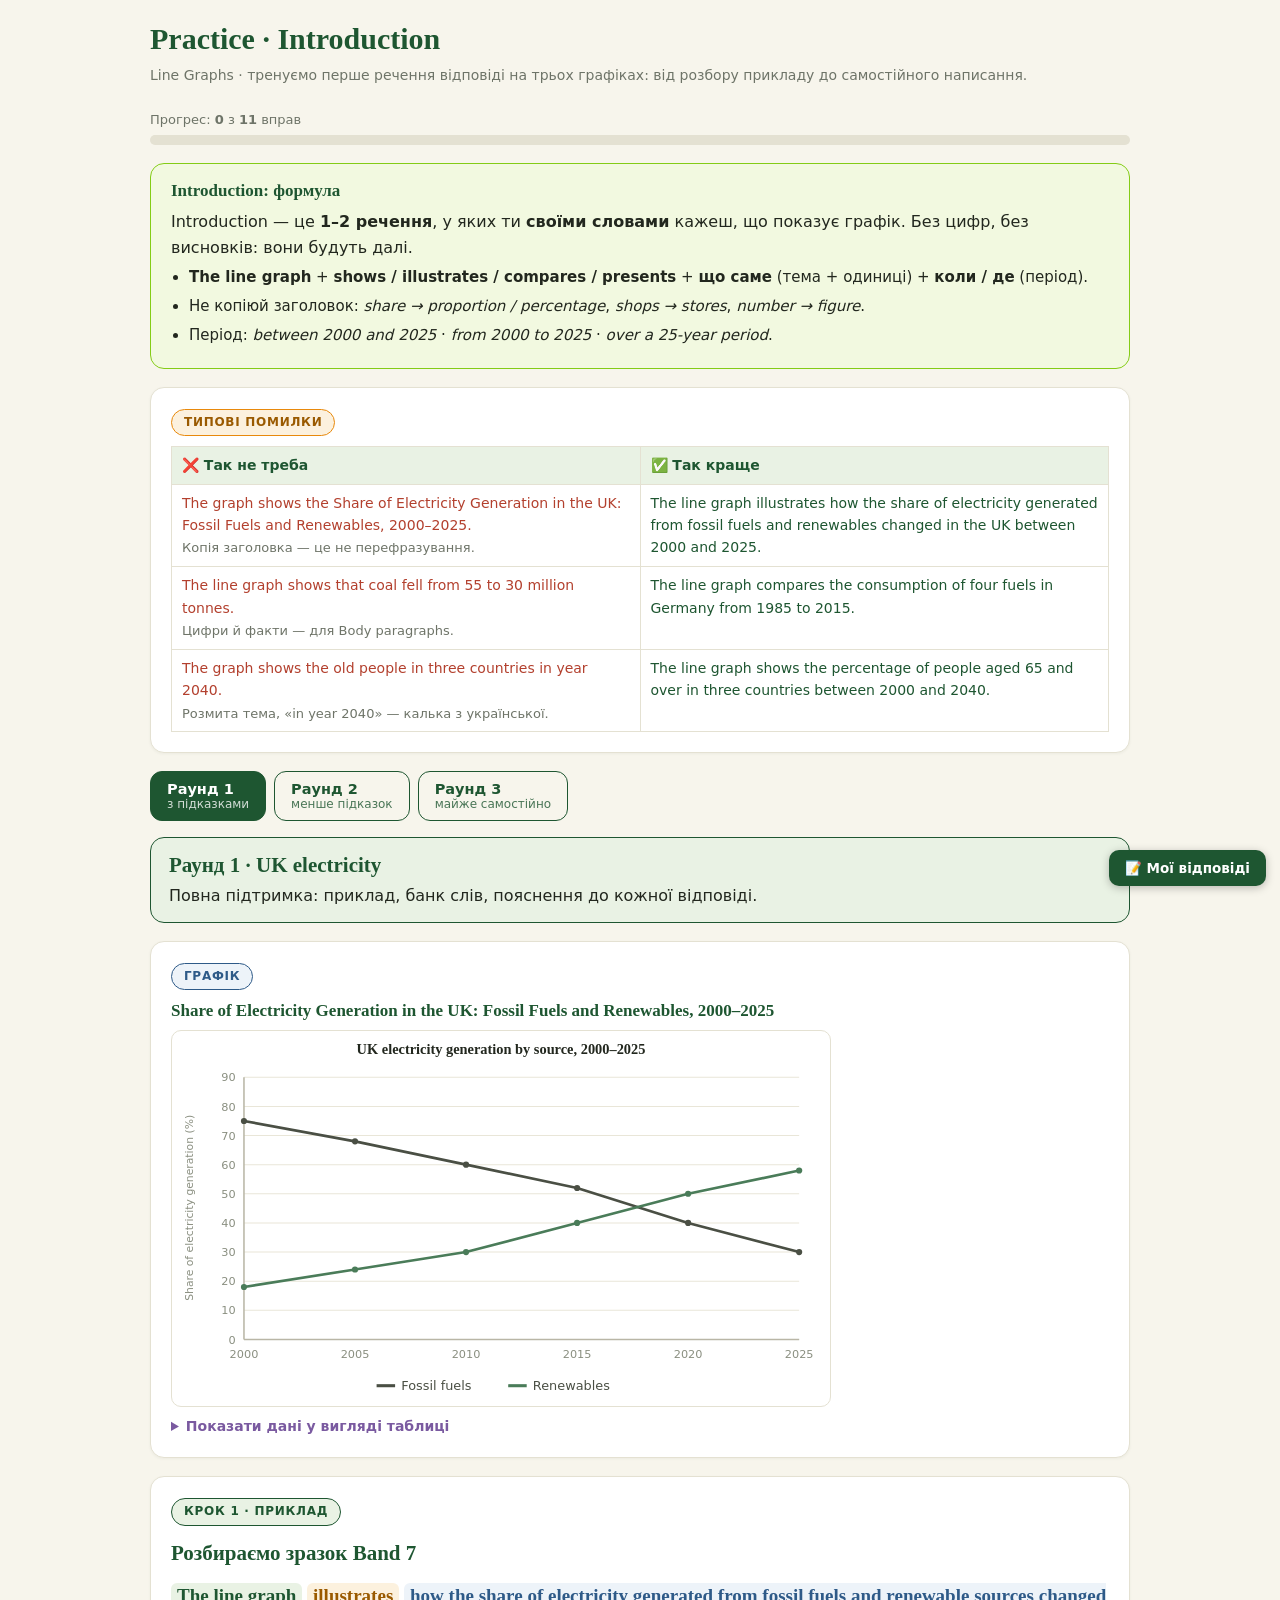
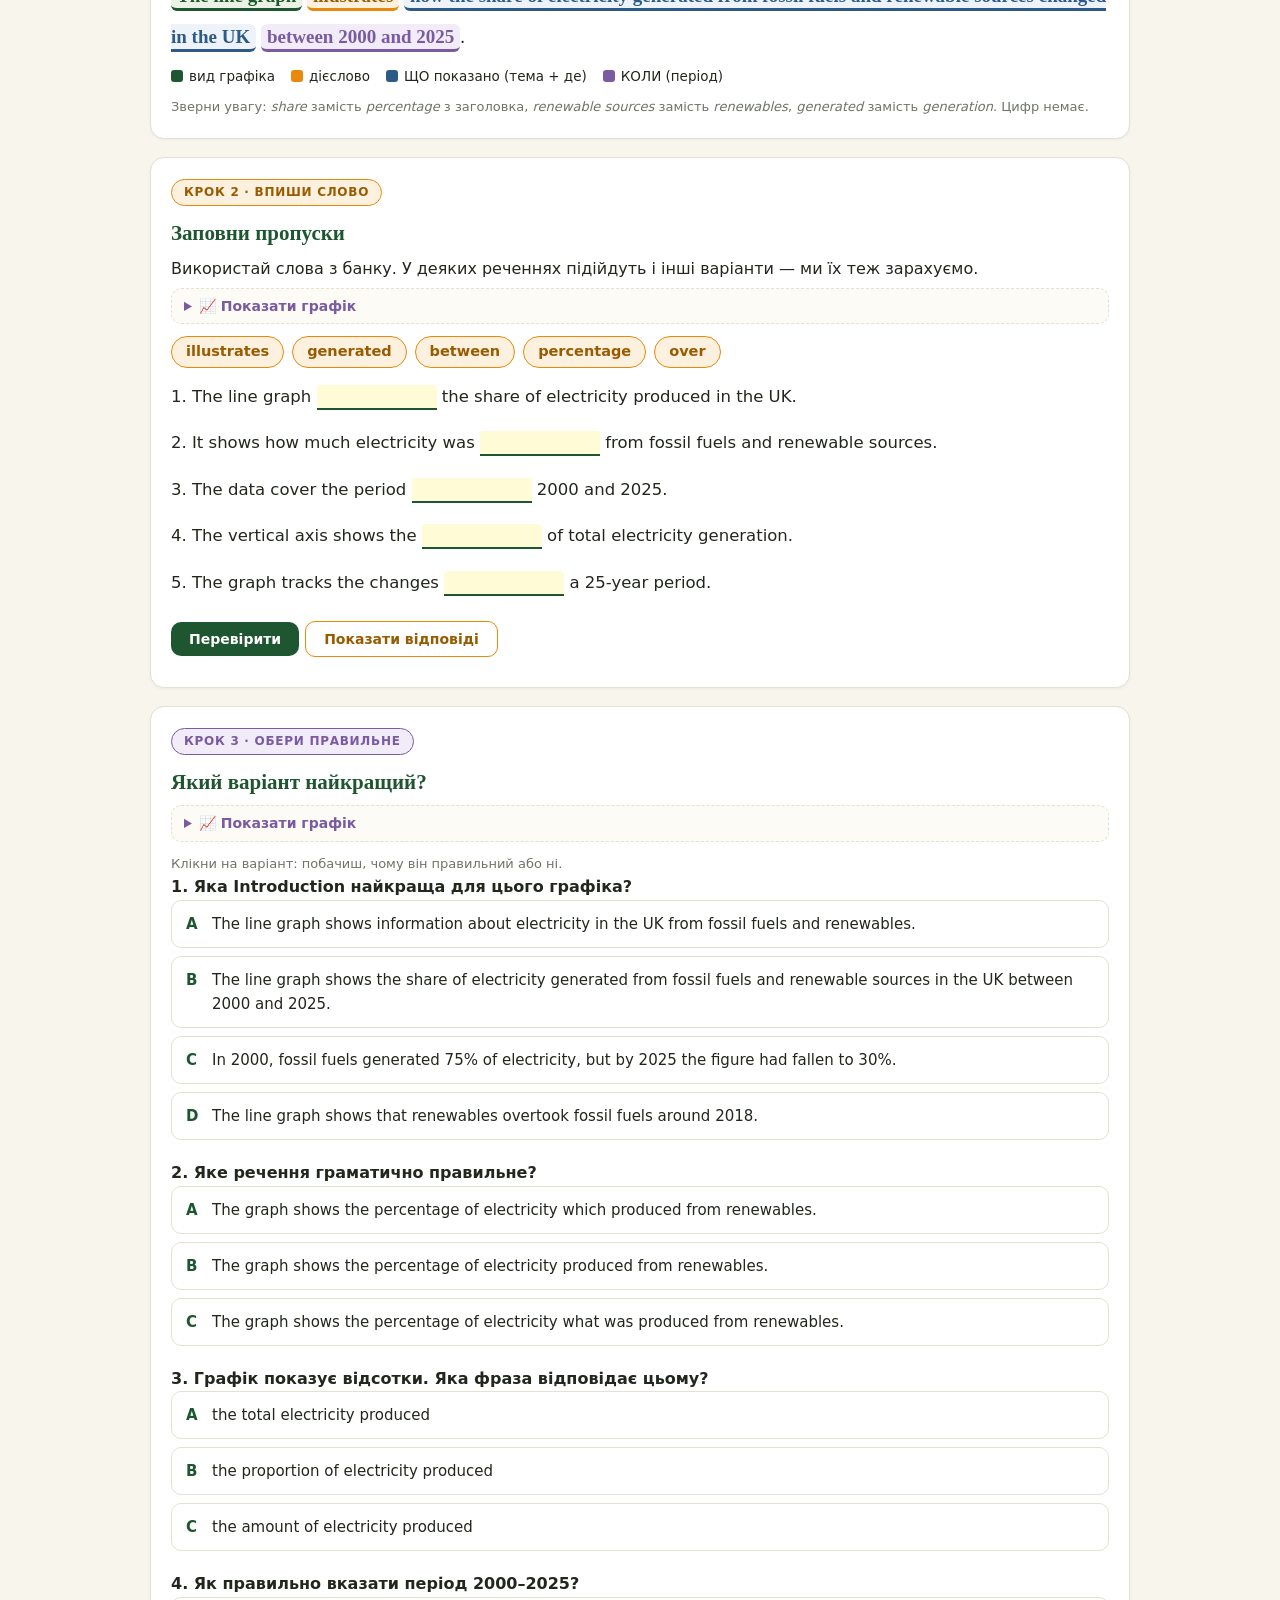
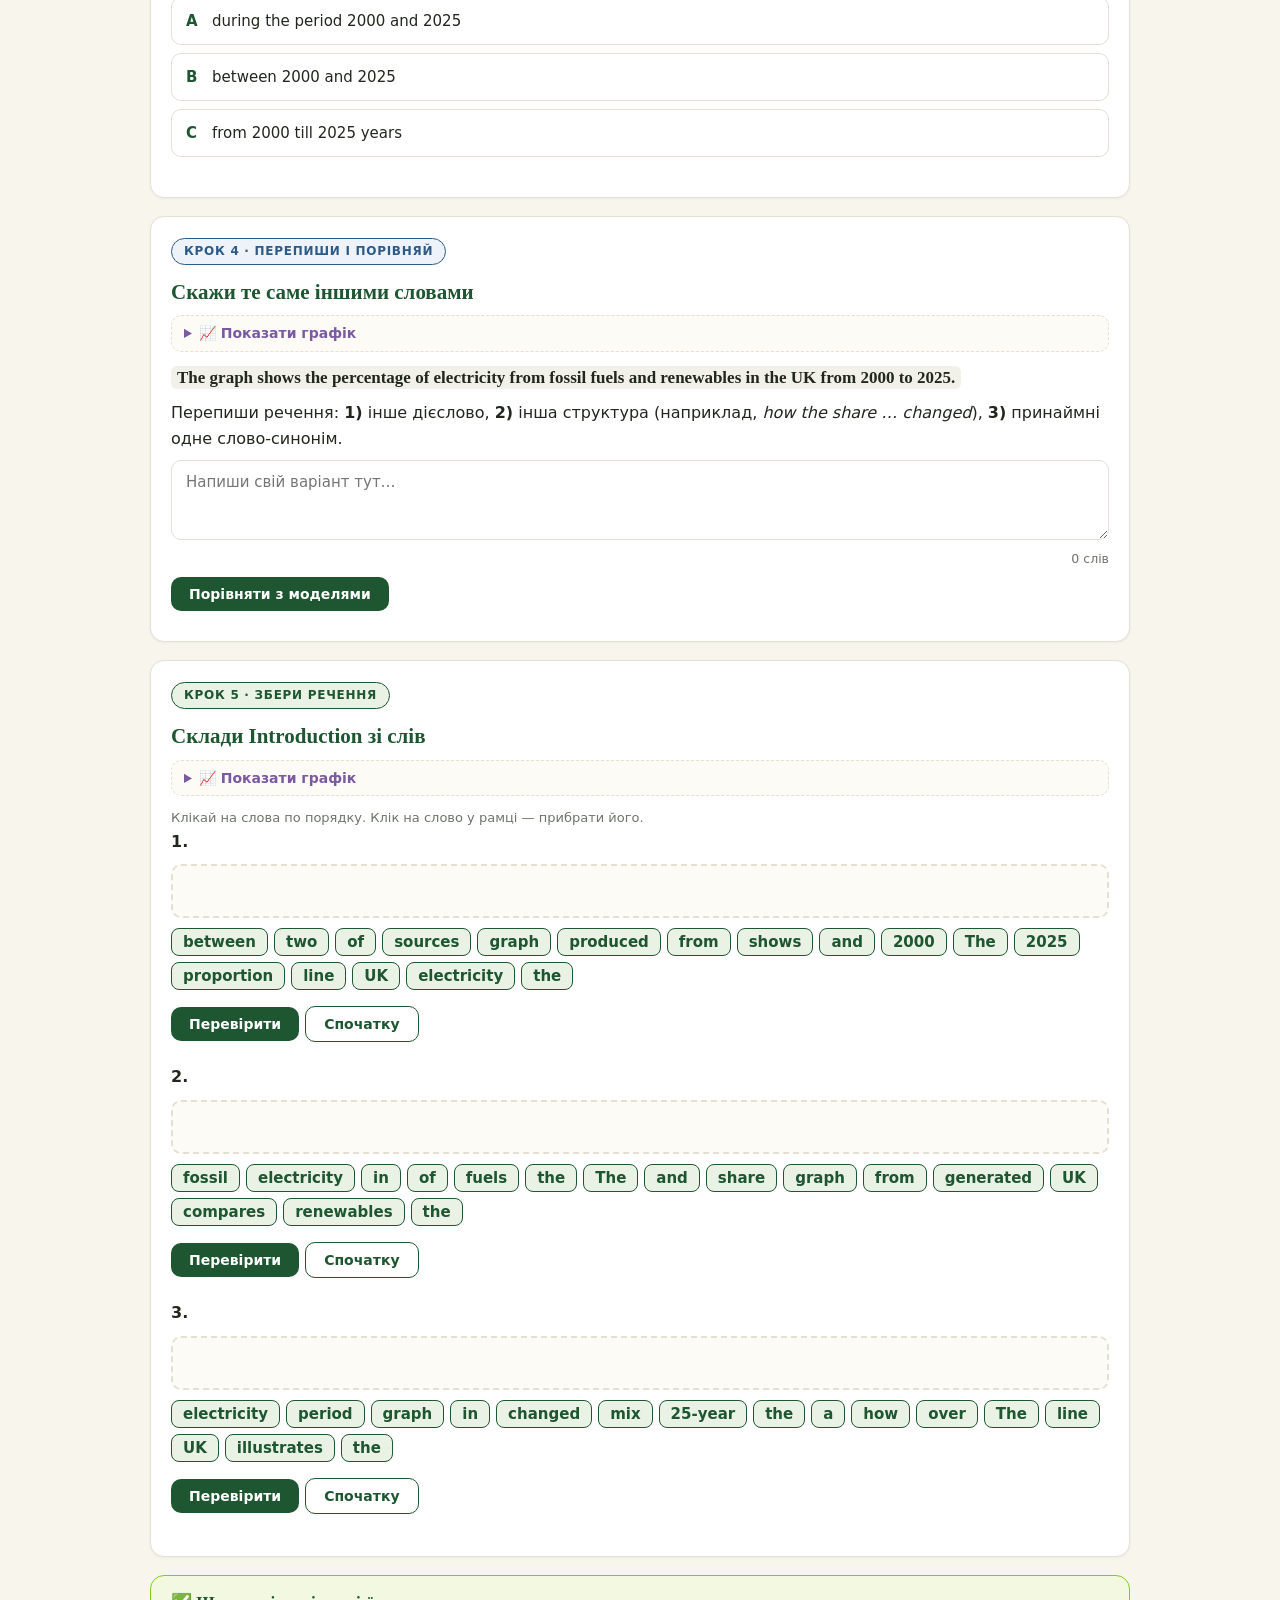
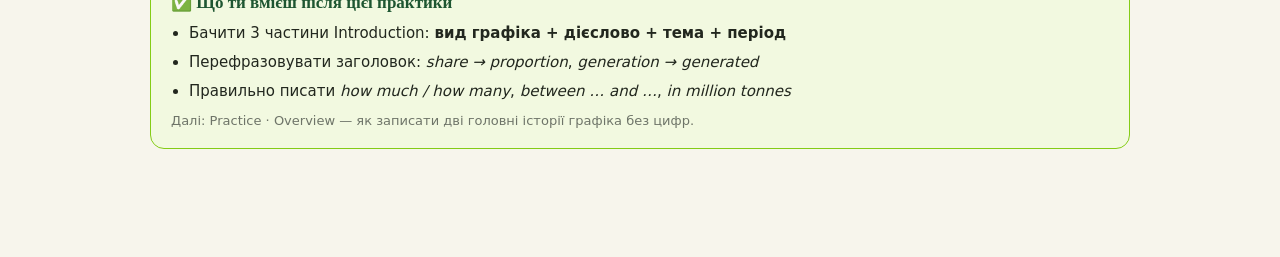
==== lessons/03-introduction.html @ df8045d0 "Add files via upload" ====
<!DOCTYPE html>
<html lang="uk">
<head>
<meta charset="UTF-8">
<meta name="viewport" content="width=device-width, initial-scale=1">
<title>Practice · Introduction · Line Graphs</title>
<link rel="stylesheet" href="../shared/core.css">
</head>
<body>
<div id="app"></div>
<script src="../data/graphs.js"></script>
<script src="../data/lesson-03-introduction.js"></script>
<script src="../shared/core.js"></script>
</body>
</html>
---- shared/core.css ----
:root{
  --bg:#F7F5EC; --card:#FFFFFF; --ink:#22271E; --muted:#6E7468; --line:#E4E1D2;
  --green:#1E5631; --green-soft:#E9F2E4;
  --lime:#84CC16; --lime-soft:#F2F9E0;
  --yellow:#FDE047;
  --orange:#E8890C; --orange-soft:#FCF1DE;
  --red:#B3402E; --red-soft:#F8E9E5;
  --purple:#7A5AA0; --purple-soft:#F1ECF7;
  --blue:#2E5A88; --blue-soft:#EDF3F9;
}
*{box-sizing:border-box; margin:0; padding:0;}
html{scroll-behavior:smooth;}
body{background:var(--bg); color:var(--ink); font-family:'Segoe UI',system-ui,-apple-system,sans-serif; font-size:16px; line-height:1.6; padding:20px 16px 90px;}
.wrap{max-width:980px; margin:0 auto;}
h1,h2,h3{font-family:Georgia,'Times New Roman',serif; color:var(--green); line-height:1.25;}
h1{font-size:30px; margin-bottom:6px;}
h2{font-size:21px; margin:4px 0 10px;}
h3{font-size:17px; margin:16px 0 8px;}
p+p{margin-top:8px;}
.sub{color:var(--muted); font-size:14px; margin-bottom:16px;}
mark{background:var(--yellow); padding:0 3px; border-radius:2px;}
.card{background:var(--card); border:1px solid var(--line); border-radius:14px; padding:20px; margin-bottom:18px; box-shadow:0 1px 3px rgba(30,60,30,.05); position:relative;}
.card.is-done{border-color:var(--green);}
.card.is-done::after{content:'✓ виконано'; position:absolute; top:14px; right:16px; font-size:12px; font-weight:700; color:var(--green); background:var(--green-soft); border-radius:12px; padding:2px 10px;}
.step-tag{display:inline-block; font-size:12px; font-weight:700; letter-spacing:.06em; text-transform:uppercase; border-radius:20px; padding:3px 12px; margin-bottom:10px;}
.tag-green{color:var(--green); background:var(--green-soft); border:1px solid var(--green);}
.tag-orange{color:#9A5A00; background:var(--orange-soft); border:1px solid var(--orange);}
.tag-purple{color:var(--purple); background:var(--purple-soft); border:1px solid var(--purple);}
.tag-blue{color:var(--blue); background:var(--blue-soft); border:1px solid var(--blue);}
.btn{display:inline-block; border:none; border-radius:10px; padding:9px 18px; font-size:14px; font-weight:600; cursor:pointer; margin:8px 6px 0 0; font-family:inherit;}
.btn-primary{background:var(--green); color:#fff;}
.btn-ghost{background:transparent; border:1.5px solid var(--green); color:var(--green);}
.btn-solution{background:transparent; border:1.5px solid var(--orange); color:#9A5A00;}
.btn:hover{opacity:.85;}
textarea{width:100%; border:1.5px solid var(--line); border-radius:10px; padding:12px 14px; font-size:15px; font-family:inherit; background:var(--card); color:var(--ink); resize:vertical;}
textarea:focus, input[type=text]:focus{outline:none; border-color:var(--green);}
.wc{font-size:12.5px; color:var(--muted); text-align:right; margin-top:2px;}
.model{display:none; margin-top:14px; border-left:3px solid var(--green); background:var(--green-soft); padding:12px 16px; border-radius:0 10px 10px 0; font-size:14.5px;}
.model p+p{margin-top:10px;}
.model .lab{font-weight:700; color:var(--green); font-size:12.5px; text-transform:uppercase; letter-spacing:.05em;}
.opt{display:flex; gap:10px; align-items:flex-start; padding:11px 14px; border:1.5px solid var(--line); border-radius:10px; margin-bottom:8px; cursor:pointer; font-size:15px; background:var(--card);}
.opt:hover{border-color:var(--green);}
.opt .l{font-weight:700; color:var(--green); flex-shrink:0; min-width:16px;}
.opt .why{display:none; font-size:13px; margin-top:4px;}
.opt.sel{border-color:var(--purple); background:var(--purple-soft);}
.opt.ok{border-color:var(--green); background:var(--green-soft);}
.opt.ok .why{display:block; color:var(--green);}
.opt.bad{border-color:var(--red); background:var(--red-soft);}
.opt.bad .why{display:block; color:var(--red);}
.opt.locked{cursor:default;}
.fb{margin-top:10px; font-size:14px; font-weight:600;}
.fb.good{color:var(--green);} .fb.bad{color:var(--red);}
.small{font-size:13px; color:var(--muted);}
.rule{background:var(--lime-soft); border:1.5px solid var(--lime); border-radius:14px; padding:16px 20px; margin:0 0 18px;}
.rule h3{margin-top:0;}
.rule li{margin:5px 0 5px 18px; font-size:15px;}

.seg{padding:2px 6px; border-radius:6px; font-weight:600;}
.s-type{background:var(--green-soft); color:var(--green); border-bottom:3px solid var(--green);}
.s-verb{background:var(--orange-soft); color:#9A5A00; border-bottom:3px solid var(--orange);}
.s-what{background:var(--blue-soft); color:var(--blue); border-bottom:3px solid var(--blue);}
.s-when{background:var(--purple-soft); color:var(--purple); border-bottom:3px solid var(--purple);}
.s-link{background:#F1F1EA; color:#4A4F44; border-bottom:3px solid #9A9F90;}
.big-sent{font-size:19px; line-height:2.15; font-family:Georgia,serif;}
.legend{display:flex; flex-wrap:wrap; gap:6px 16px; font-size:13.5px; margin-top:8px;}
.legend .dot{display:inline-block; width:12px; height:12px; border-radius:3px; margin-right:6px; vertical-align:-1px;}

.task-img{width:100%; max-width:660px; border:1px solid var(--line); border-radius:10px; margin:8px 0; background:#fff; display:block;}
table.t{border-collapse:collapse; font-size:14px; width:100%;}
table.t th, table.t td{border:1px solid var(--line); padding:7px 10px; text-align:left; vertical-align:top;}
table.t th{background:var(--green-soft); color:var(--green);}
table.dt td, table.dt th{text-align:center;}
.x{color:var(--red);} .v{color:var(--green);}
details.gm{margin:6px 0 12px; border:1px dashed var(--line); border-radius:10px; padding:6px 12px; background:#FCFBF6;}
details.gm summary, details.d summary{cursor:pointer; font-weight:600; color:var(--purple); font-size:14px;}

.gap-row{margin:12px 0; font-size:16.5px; line-height:2.1;}
.gap-row input[type=text]{border:none; border-bottom:2px solid var(--green); background:#FFFBD6; font-size:16px; font-family:inherit; padding:2px 6px; width:120px; text-align:center; border-radius:4px 4px 0 0; color:var(--ink);}
.gap-row input.ok{background:var(--green-soft); color:var(--green); font-weight:600;}
.gap-row input.bad{background:var(--red-soft); border-bottom-color:var(--red); color:var(--red);}
.bank{display:flex; flex-wrap:wrap; gap:8px; margin:8px 0 6px;}
.bank span{background:var(--orange-soft); border:1.5px solid var(--orange); color:#9A5A00; border-radius:20px; padding:3px 14px; font-weight:600; font-size:14.5px;}
.gnote{font-size:13px; margin-left:6px; display:block; line-height:1.4;}

.build-out{min-height:54px; border:2px dashed var(--line); border-radius:10px; padding:8px; display:flex; flex-wrap:wrap; gap:6px; margin:10px 0; background:#FCFBF6;}
.build-pool{display:flex; flex-wrap:wrap; gap:6px; margin:8px 0;}
.chip{border:1.5px solid var(--green); background:var(--green-soft); color:var(--green); border-radius:8px; padding:4px 11px; font-size:15px; cursor:pointer; font-family:inherit; font-weight:600;}
.chip:hover{background:#d9ead1;}
.chip.used{opacity:.25; pointer-events:none;}
.build-out .chip{background:#fff;}
.build-out.ok{border-color:var(--green); background:var(--green-soft);}
.build-out.bad{border-color:var(--red); background:var(--red-soft);}
.chk label{display:flex; gap:10px; margin:6px 0; font-size:15px; cursor:pointer;}
.chk input{accent-color:var(--green); margin-top:5px;}

.progress{position:sticky; top:0; z-index:20; background:var(--bg); padding:8px 0 10px; margin-bottom:8px;}
.progress .bar{height:10px; background:var(--line); border-radius:6px; overflow:hidden;}
.progress .bar i{display:block; height:100%; width:0; background:var(--lime); transition:width .3s;}
.progress .txt{font-size:13px; color:var(--muted); margin-bottom:4px; display:flex; justify-content:space-between;}

.tabs{display:flex; gap:8px; flex-wrap:wrap; margin:6px 0 16px;}
.tab{border:1.5px solid var(--green); background:transparent; color:var(--green); border-radius:12px; padding:9px 16px; font-size:14.5px; font-weight:600; cursor:pointer; font-family:inherit; text-align:left;}
.tab small{display:block; font-weight:400; font-size:12px; opacity:.8;}
.tab.on{background:var(--green); color:#fff;}
.tab.ok::after{content:' ✓';}
.round{display:none;}
.round.on{display:block;}
.round-head{background:var(--green-soft); border:1.5px solid var(--green); border-radius:14px; padding:14px 18px; margin-bottom:18px;}
.round-head h2{margin:0 0 4px;}

#ans-panel{position:fixed;right:14px;bottom:14px;z-index:9999;}
#ans-panel .ans-btn{display:block;width:100%;border:none;border-radius:10px;padding:10px 16px;font-size:13.5px;font-weight:600;cursor:pointer;margin-top:6px;text-align:left;font-family:inherit;}
#ans-toggle{background:#1E5631;color:#fff;padding:12px 18px;font-size:14px;border-radius:24px;box-shadow:0 2px 8px rgba(0,0,0,.25);}
#ans-box{display:none;background:#fff;border:1.5px solid #1E5631;border-radius:14px;padding:14px;width:240px;box-shadow:0 4px 16px rgba(0,0,0,.2);}
#ans-box h4{font-family:Georgia,serif;color:#1E5631;font-size:15px;margin:0 0 4px;}
#ans-box .note{font-size:11.5px;color:#6E7468;margin-bottom:6px;}
.b-txt{background:#E9F2E4;color:#1E5631;border:1.5px solid #1E5631 !important;}
.b-copy{background:#EDF3F9;color:#2E5A88;border:1.5px solid #2E5A88 !important;}
.b-pdf{background:#F1ECF7;color:#7A5AA0;border:1.5px solid #7A5AA0 !important;}
.b-clear{background:transparent;color:#B3402E;border:1.5px solid #B3402E !important;}
#flash{position:fixed;left:50%;bottom:70px;transform:translateX(-50%);background:#1E5631;color:#fff;padding:8px 18px;border-radius:20px;font-size:13px;display:none;z-index:10000;}
@media(max-width:560px){ body{padding:14px 10px 90px;} .card{padding:14px;} h1{font-size:25px;} .big-sent{font-size:17px;} }
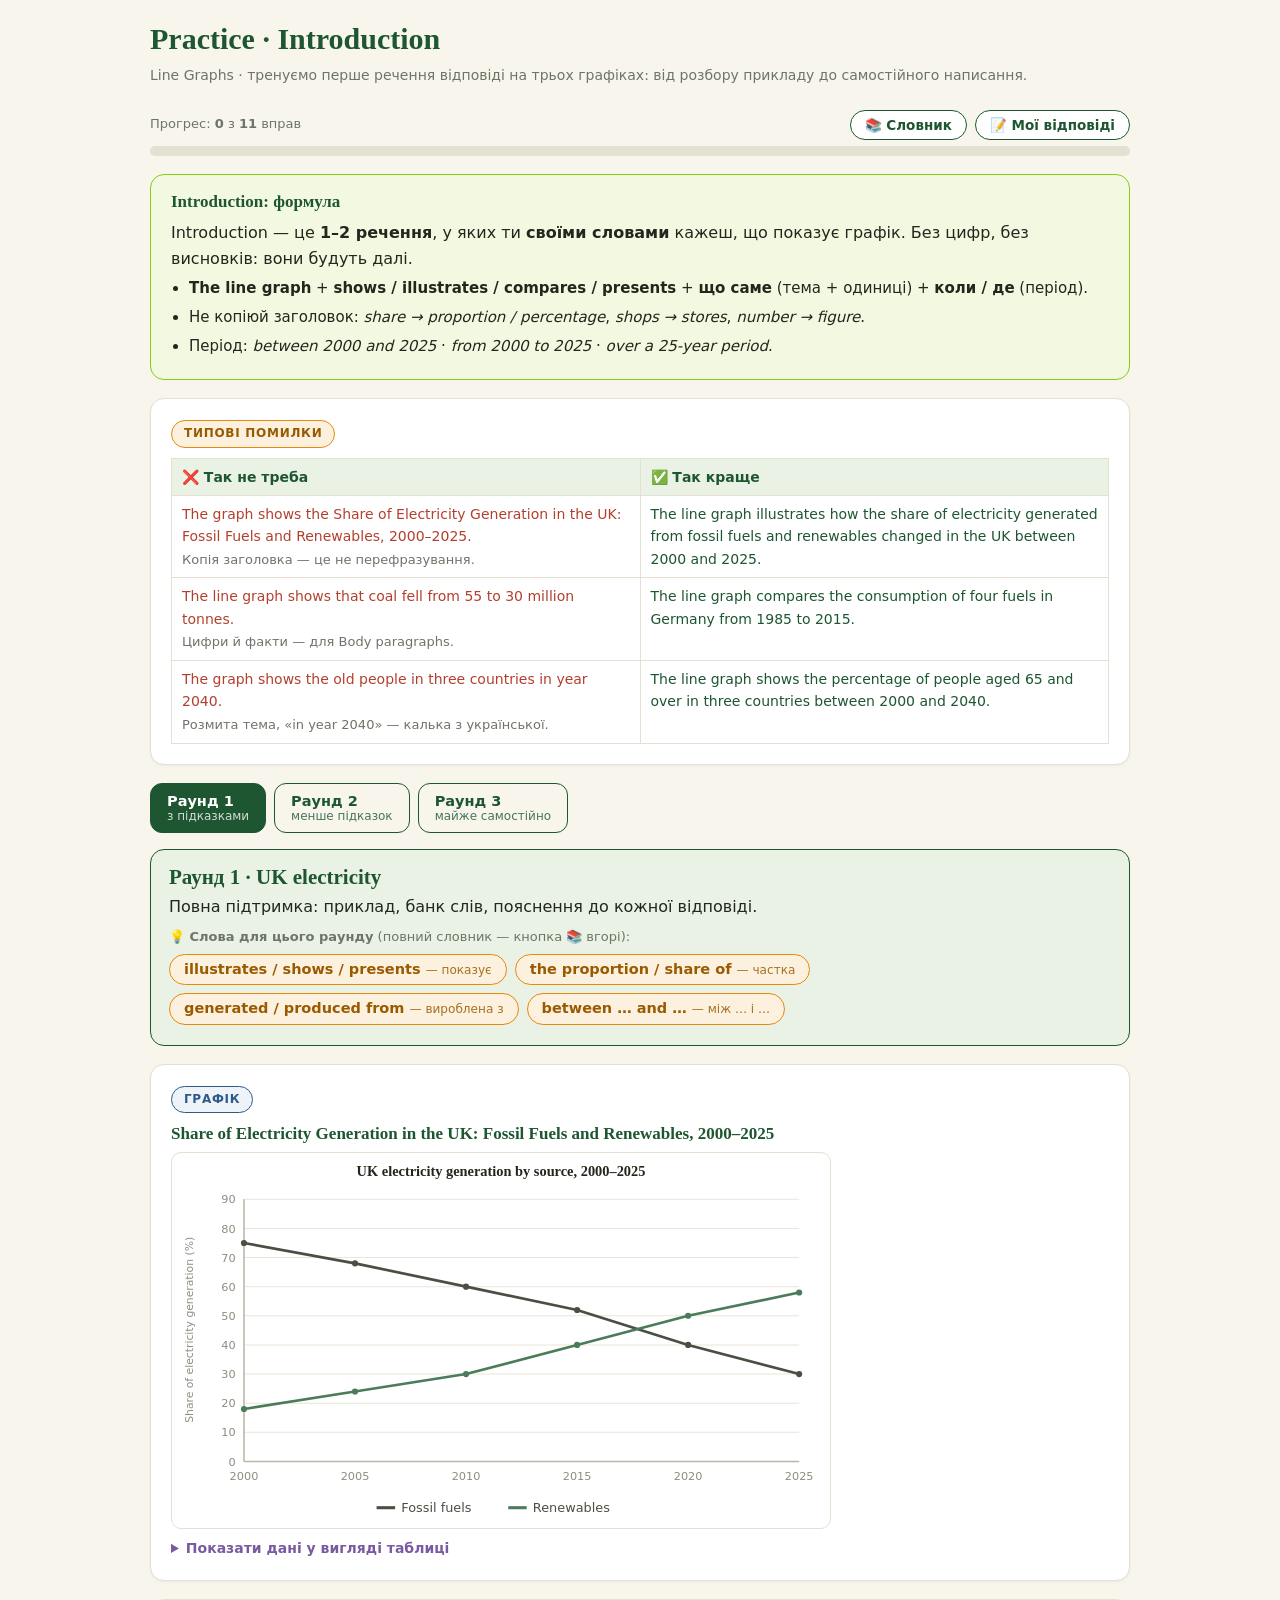
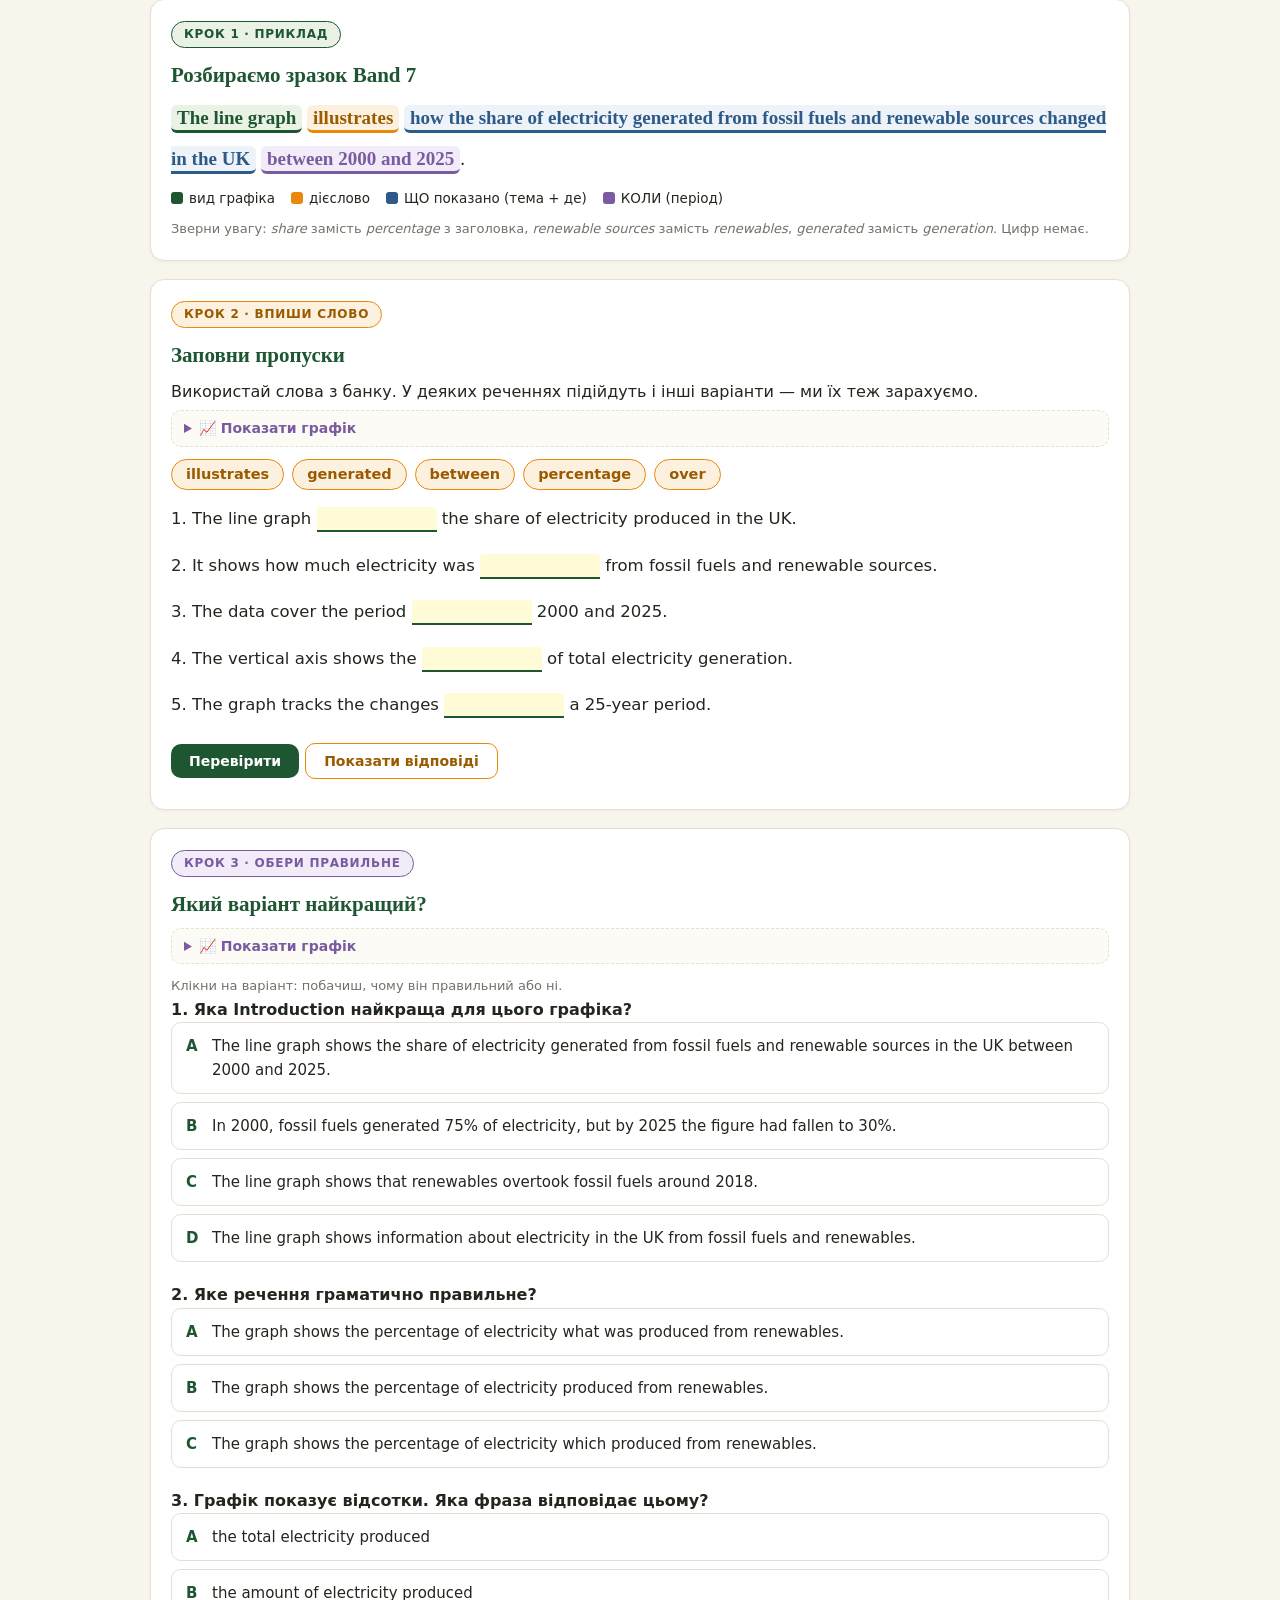
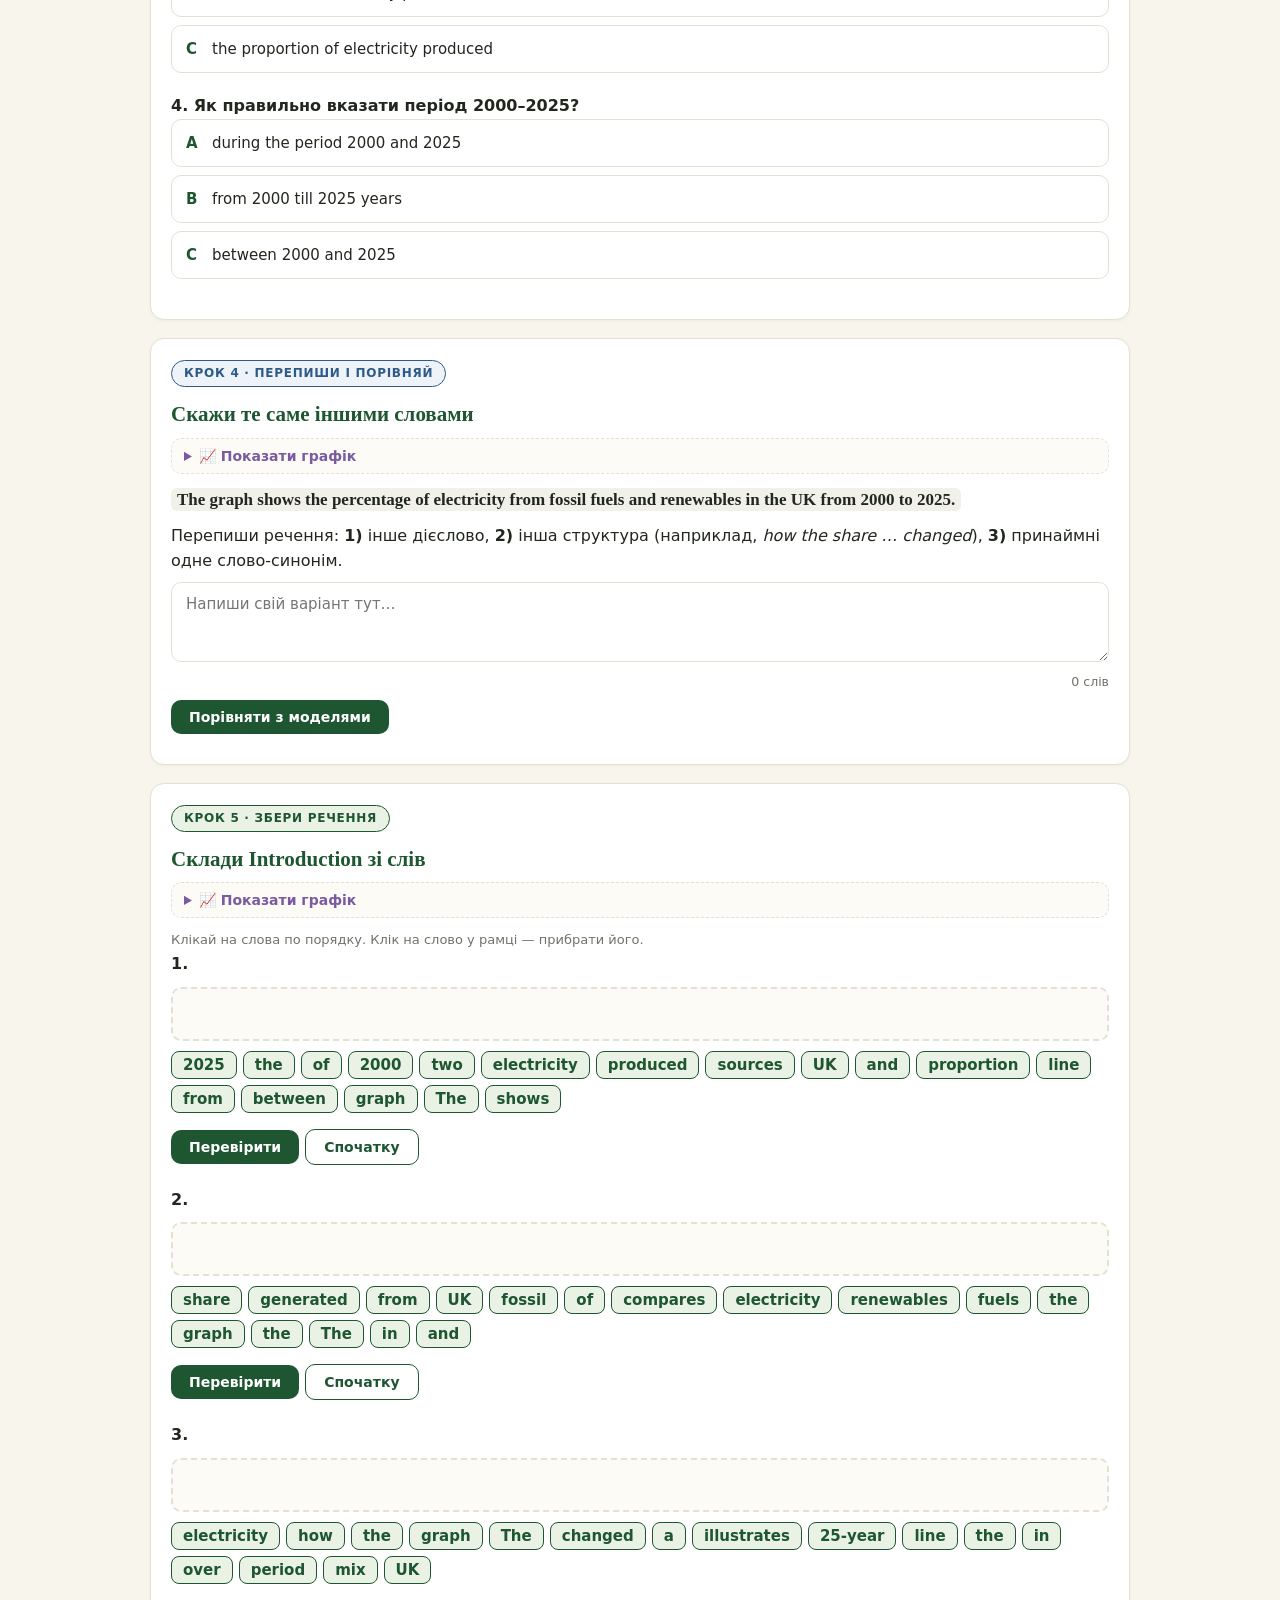
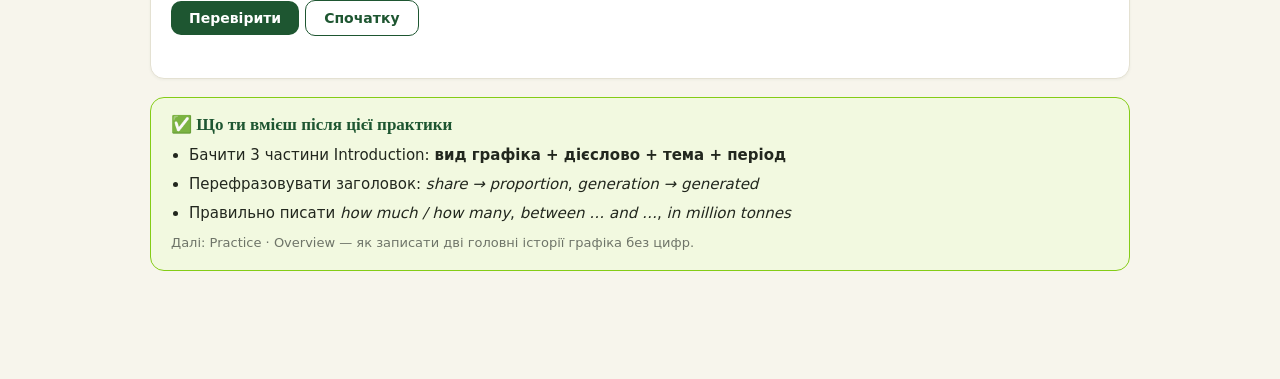
==== commit 59a0ea29: "Add files via upload" ====
--- a/lessons/03-introduction.html
+++ b/lessons/03-introduction.html
@@ -9,6 +9,8 @@
 <body>
 <div id="app"></div>
 <script src="../data/graphs.js"></script>
+<script src="../data/vocab.js"></script>
+<script src="../shared/vocab.js"></script>
 <script src="../data/lesson-03-introduction.js"></script>
 <script src="../shared/core.js"></script>
 </body>
--- a/shared/core.css
+++ b/shared/core.css
@@ -120,3 +120,44 @@
 .b-clear{background:transparent;color:#B3402E;border:1.5px solid #B3402E !important;}
 #flash{position:fixed;left:50%;bottom:70px;transform:translateX(-50%);background:#1E5631;color:#fff;padding:8px 18px;border-radius:20px;font-size:13px;display:none;z-index:10000;}
 @media(max-width:560px){ body{padding:14px 10px 90px;} .card{padding:14px;} h1{font-size:25px;} .big-sent{font-size:17px;} }
+
+/* --- етап 2 --- */
+.progress .row{display:flex;justify-content:space-between;align-items:center;gap:10px;flex-wrap:wrap;margin-bottom:6px}
+.progress .row .txt{margin:0;gap:14px}
+.tbtns{display:flex;gap:8px;flex-wrap:wrap}
+.tb{border:1.5px solid var(--green);background:#fff;color:var(--green);border-radius:20px;padding:6px 14px;font-size:13.5px;font-weight:600;cursor:pointer;font-family:inherit}
+.tb:hover{background:var(--green-soft)}
+#ans-panel{top:64px;bottom:auto;}
+#vocab-drawer{position:fixed;top:0;right:0;height:100%;width:min(520px,100%);background:#fff;border-left:2px solid var(--green);box-shadow:-4px 0 18px rgba(0,0,0,.2);z-index:10001;transform:translateX(105%);transition:transform .25s;display:flex;flex-direction:column;}
+#vocab-drawer.open{transform:none;}
+.vd-head{display:flex;align-items:center;justify-content:space-between;gap:10px;padding:12px 16px;border-bottom:1px solid var(--line);background:var(--green-soft);}
+.vd-head a{font-size:12.5px;color:var(--purple);font-weight:600;}
+#vocab-body{overflow-y:auto;padding:12px 14px 40px;flex:1;}
+.vc-tools{display:flex;flex-direction:column;gap:6px;margin-bottom:10px;position:sticky;top:-12px;background:#fff;padding:6px 0;z-index:2}
+.vc-q{border:1.5px solid var(--line);border-radius:10px;padding:9px 12px;font-size:15px;font-family:inherit;width:100%}
+.vc-q:focus{outline:none;border-color:var(--green)}
+.vc-x{font-size:13px;color:var(--muted);cursor:pointer}
+.vc-sec{border:1px solid var(--line);border-radius:10px;margin-bottom:8px;background:#fff}
+.vc-sec summary{cursor:pointer;padding:10px 12px;font-weight:600;color:var(--green);font-size:14.5px}
+.vc-sec.vc-focus{border-color:var(--green);background:var(--lime-soft)}
+.vc-badge{font-size:11px;background:var(--green);color:#fff;border-radius:10px;padding:1px 8px;margin-left:6px;font-weight:600}
+.vc-badge.vc-ex{background:var(--orange)}
+.vc-wrap{overflow-x:auto;padding:0 8px 10px}
+table.vc-t{border-collapse:collapse;width:100%;font-size:13.5px}
+.vc-t th,.vc-t td{border:1px solid var(--line);padding:6px 8px;text-align:left;vertical-align:top;background:#fff}
+.vc-t th{background:var(--green-soft);color:var(--green);font-size:12.5px}
+.vc-first{font-weight:600}
+.vc-empty{color:var(--muted);font-size:14px;padding:10px}
+.logic-step{display:flex;gap:12px;margin:12px 0;align-items:flex-start}
+.logic-step .ln{flex-shrink:0;width:30px;height:30px;border-radius:50%;background:var(--green);color:#fff;font-weight:700;display:flex;align-items:center;justify-content:center;font-size:14px;margin-top:2px}
+.logic-step p{font-size:14.5px;margin-top:2px}
+.logic-step .frame{font-family:Georgia,serif;font-style:italic;background:var(--blue-soft);border-left:3px solid var(--blue);padding:6px 10px;border-radius:0 8px 8px 0;margin-top:6px;color:var(--blue)}
+.bank small{font-weight:400;opacity:.85}
+.prompt{background:#F1F1EA;border-radius:10px;padding:12px 16px;font-size:14.5px;margin-bottom:10px}
+.timer{display:flex;align-items:center;gap:8px;flex-wrap:wrap;margin:6px 0 12px}
+.timer .tm{font-family:Georgia,serif;font-size:28px;font-weight:700;color:var(--green);min-width:90px}
+.fw-part{margin-bottom:14px}
+.fw-part h3{margin:8px 0 4px}
+.fw-total{font-size:15px;font-weight:700;margin:6px 0 4px;color:var(--orange)}
+.fw-total.ok{color:var(--green)}
+.round-head .bank{margin-top:6px}
